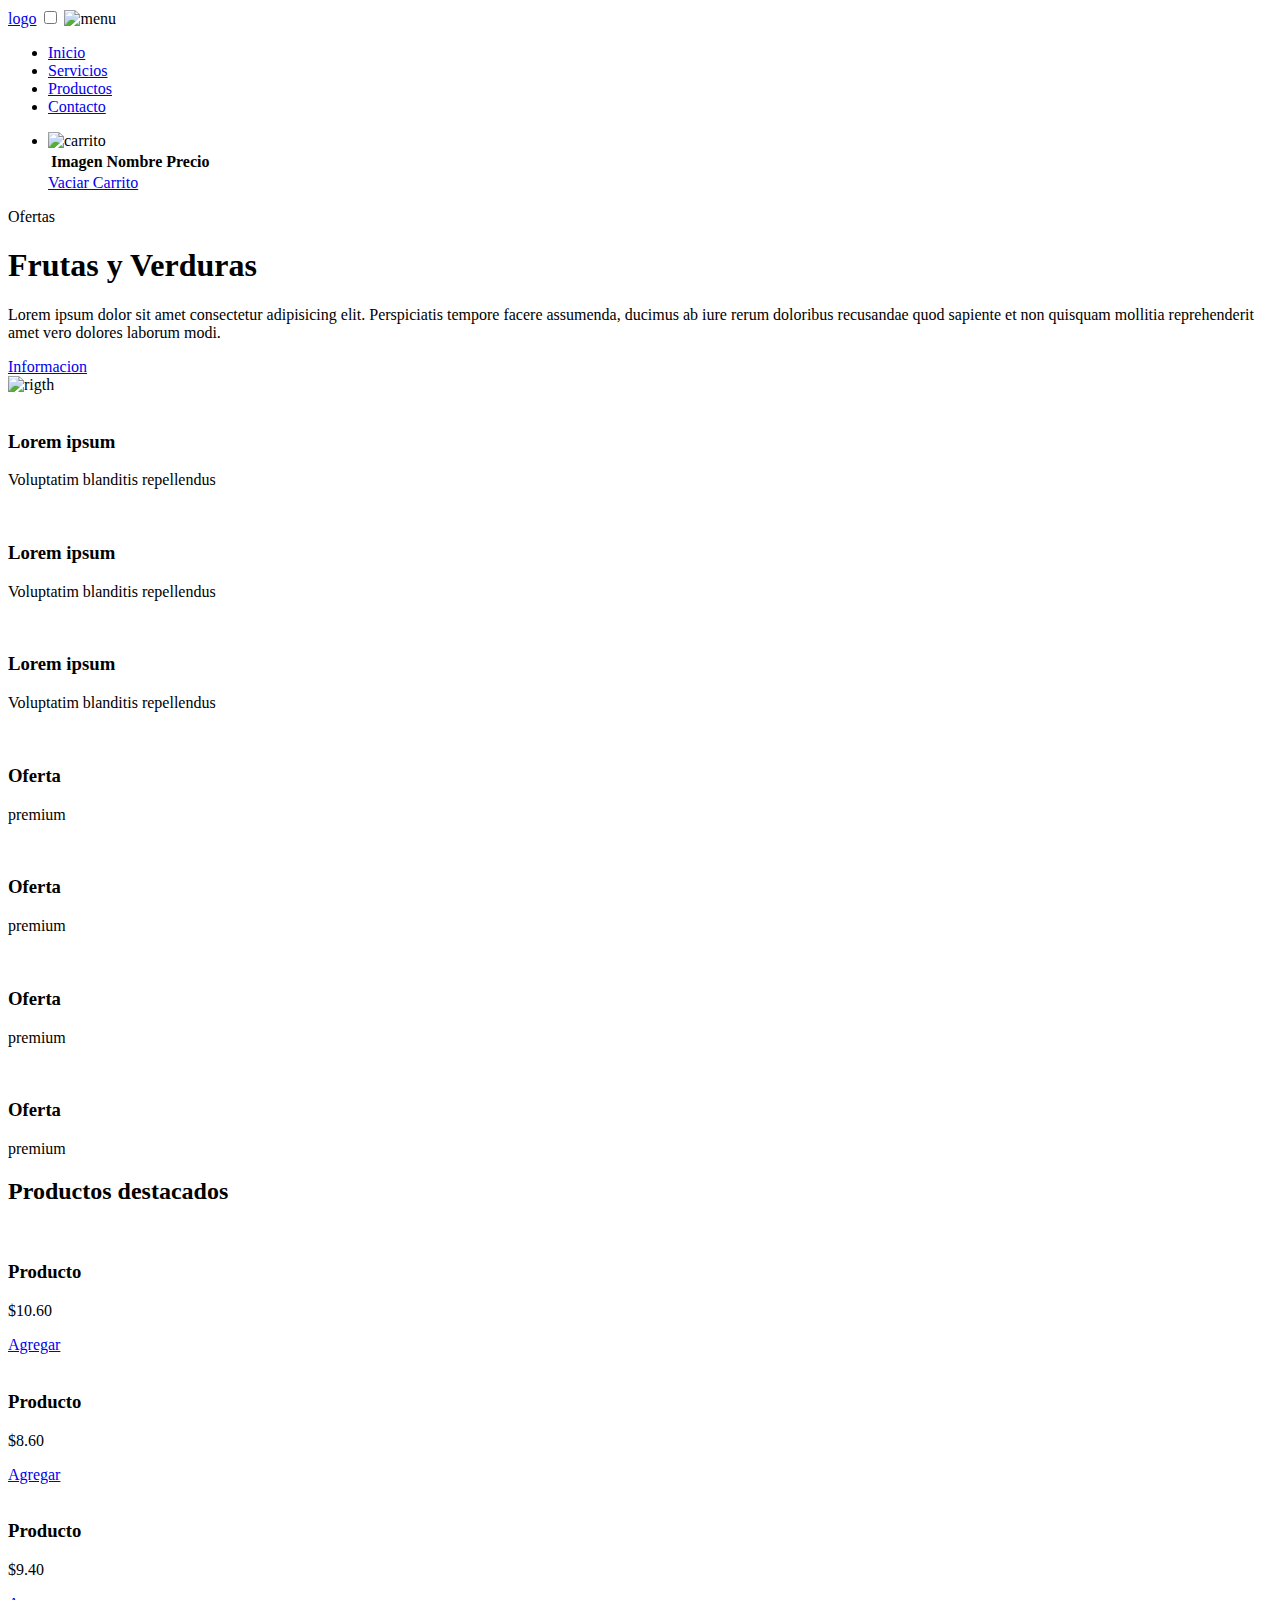
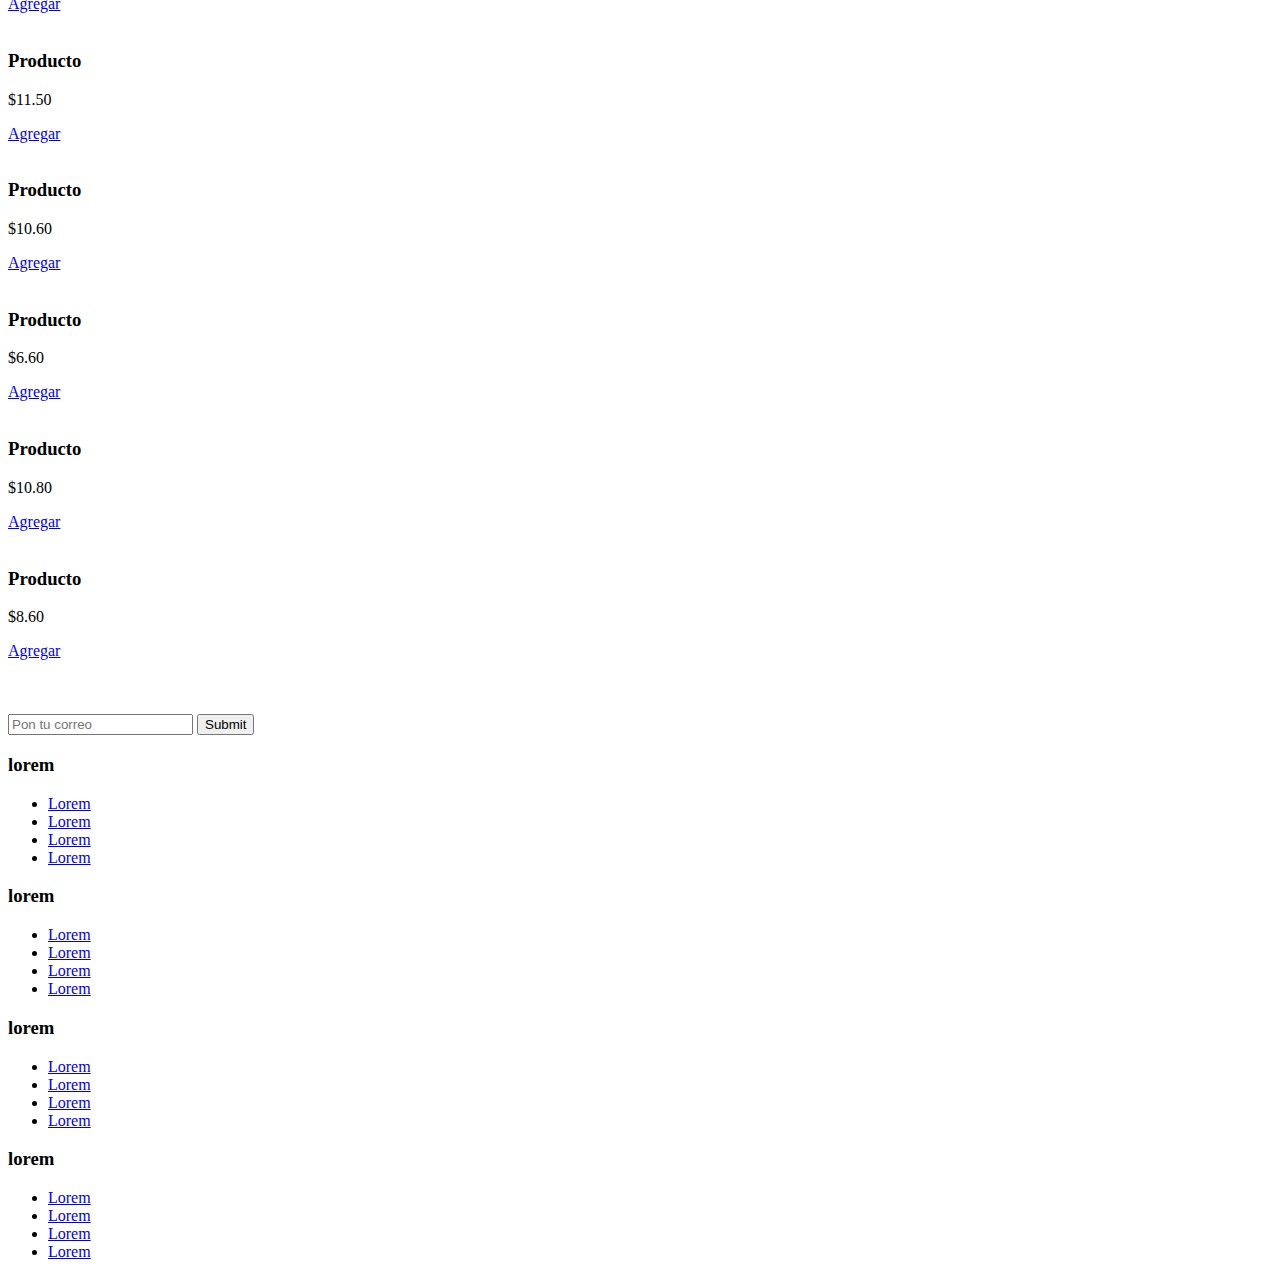
==== index.html @ 69db7a67 "Create index.html" ====
<!DOCTYPE html>
<html lang="en">
<head>
    <meta charset="UTF-8">
    <meta name="viewport" content="width=device-width, initial-scale=1.0">
    <title>SuperMarket</title>
    <link rel="stylesheet" href="style.css">
</head>
<body>
    <header class="header">
  <div class="menu container">
    <a href="#" class="logo">logo</a> 
       <input type="checkbox" id="menu"/>
    <label for="menu">
    <img src="img/menu.png" class="menu-icono" alt="menu">
    </label>
    <nav class="navbar">
    <ul>
    <li><a href="#">Inicio</a></li>
    <li><a href="#">Servicios</a></li>
    <li><a href="#">Productos</a></li>
    <li><a href="#">Contacto</a></li>
    </ul>
    </nav>
    <div>
    <ul>
        <li class="submenu">
         <img src="img/car.svg" class="img-carrito" alt="carrito">
    <div id="carrito">
    <table id="lista-carrito">
    <thead>
    <tr>
        <th>Imagen</th>
    <th>Nombre</th>
    <th>Precio</th>
    <th></th>
    </tr>

    </thead>
    <tbody></tbody>
</table>

<a href="#" id="vaciar-carrito" class="btn-2">Vaciar Carrito</a>
    </div>
</li>
    </ul>
</div>

    </div>

<div class="header-content container">
<div class="header-txt">
    <span>Ofertas</span>
    <h1>Frutas y Verduras</h1>
    <p>Lorem ipsum dolor sit amet consectetur 
        adipisicing elit. Perspiciatis tempore 
        facere assumenda, ducimus ab iure rerum 
        doloribus recusandae quod sapiente et
        non quisquam mollitia reprehenderit amet 
        vero dolores laborum modi.
    </p>
<a href="#" class="btn-1">Informacion</a>

</div>


<div class="header-img">
    <img src="img/rigth.png" alt="rigth">
</div>
    </div>
    </header>


    <section class="information container">
<div class="information-content">
    <div class="information-1">
        <img src="img/i1.svg" alt="">
        <h3>Lorem ipsum</h3>
        <p>Voluptatim blanditis repellendus</p>
    </div>
    <div class="information-1">
        <img src="img/i2.svg" alt="">
        <h3>Lorem ipsum</h3>
        <p>Voluptatim blanditis repellendus</p>
    </div>
    <div class="information-1">
        <img src="img/i3.svg" alt="">
        <h3>Lorem ipsum</h3>
        <p>Voluptatim blanditis repellendus</p>
    </div>
 
</div>

    </section>

    <section class="oferts container">
<div class="ofert-1">
    <img src="img/f1.png" alt="">
    <h3>Oferta</h3>
    <p>premium</p>
</div>
<div class="ofert-1">
    <img src="img/f2.png" alt="">
    <h3>Oferta</h3>
    <p>premium</p>
</div>
<div class="ofert-1">
    <img src="img/f3.png" alt="">
    <h3>Oferta</h3>
    <p>premium</p>
</div>

<div class="ofert-1">
    <img src="img/f4.png" alt="">
    <h3>Oferta</h3>
    <p>premium</p>
</div>
    </section>

<main class="products container" id="lista-1">
<h2>Productos destacados</h2>
<div class="product-content">  
<div class="product">
    <img src="img/pr1.png" alt="">
    <div class="product-txt">
        <h3>Producto</h3>
        <p class="precio"> $10.60</p>
        <a href="#" class="agregar-carrito btn-2" data-id="1"> Agregar</a>
    </div>
</div>
<div class="product">
    <img src="img/pr2.png" alt="">
    <div class="product-txt">
        <h3>Producto</h3>
        <p class="precio"> $8.60</p>
        <a href="#" class="agregar-carrito btn-2" data-id="2"> Agregar</a>
    </div>
</div>
<div class="product">
    <img src="img/pr3.png" alt="">
    <div class="product-txt">
        <h3>Producto</h3>
        <p class="precio"> $9.40</p>
        <a href="#" class="agregar-carrito btn-2" data-id="3"> Agregar</a>
    </div>
</div>
<div class="product">
    <img src="img/pr4.png" alt="">
    <div class="product-txt">
        <h3>Producto</h3>
        <p class="precio"> $11.50</p>
        <a href="#" class="agregar-carrito btn-2" data-id="4"> Agregar</a>
    </div>
</div>
<div class="product">
    <img src="img/pr5.png" alt="">
    <div class="product-txt">
        <h3>Producto</h3>
        <p class="precio"> $10.60</p>
        <a href="#" class="agregar-carrito btn-2" data-id="5"> Agregar</a>
    </div>
</div>

<div class="product">
    <img src="img/pr6.png" alt="">
    <div class="product-txt">
        <h3>Producto</h3>
        <p class="precio"> $6.60</p>
        <a href="#" class="agregar-carrito btn-2" data-id="6"> Agregar</a>
    </div>    
</div>


<div class="product">
    <img src="img/pr7.png" alt="">
    <div class="product-txt">
        <h3>Producto</h3>
        <p class="precio"> $10.80</p>
        <a href="#" class="agregar-carrito btn-2" data-id="7"> Agregar</a>
    </div>
</div>
<div class="product">
    <img src="img/pr8.png" alt="">
    <div class="product-txt">
        <h3>Producto</h3>
        <p class="precio"> $8.60</p>
        <a href="#" class="agregar-carrito btn-2" data-id="8"> Agregar</a>
    </div>
</div>


</div>

</main>
<section class="service">
    <div class="service-1">
        <img class="store" src="img/1.png" alt="">
    </div>
    <div class="service-2">
        <img class="store" src="img/2.png" alt="">
    </div>
    <div class="service-3">
        <img class="store" src="img/3.png" alt="">
    </div>

</section>
<section class="contact container">
    <form id="contact-form">
        <input type="email" id="email" placeholder="Pon tu correo">
        <input type="submit" class="btn-3">
    </form>
    <div id="welcome-message"></div>
</section>


<footer class="footer">
    <div class="footer-content container">
        <div class="link">
            <h3>lorem</h3>
            <ul>
                <li><a href="#">Lorem</a></li>
                <li><a href="#">Lorem</a></li>
                <li><a href="#">Lorem</a></li>
                <li><a href="#">Lorem</a></li>
            </ul>
        </div>
        <div class="link">
            <h3>lorem</h3>
            <ul>
                <li><a href="#">Lorem</a></li>
                <li><a href="#">Lorem</a></li>
                <li><a href="#">Lorem</a></li>
                <li><a href="#">Lorem</a></li>
            </ul>
        </div>
        <div class="link">
            <h3>lorem</h3>
            <ul>
                <li><a href="#">Lorem</a></li>
                <li><a href="#">Lorem</a></li>
                <li><a href="#">Lorem</a></li>
                <li><a href="#">Lorem</a></li>
            </ul>
        </div>
        <div class="link">
            <h3>lorem</h3>
            <ul>
                <li><a href="#">Lorem</a></li>
                <li><a href="#">Lorem</a></li>
                <li><a href="#">Lorem</a></li>
                <li><a href="#">Lorem</a></li>
            </ul>
        </div>
    </div>

</footer>
<script src="script.js"></script>

</body>
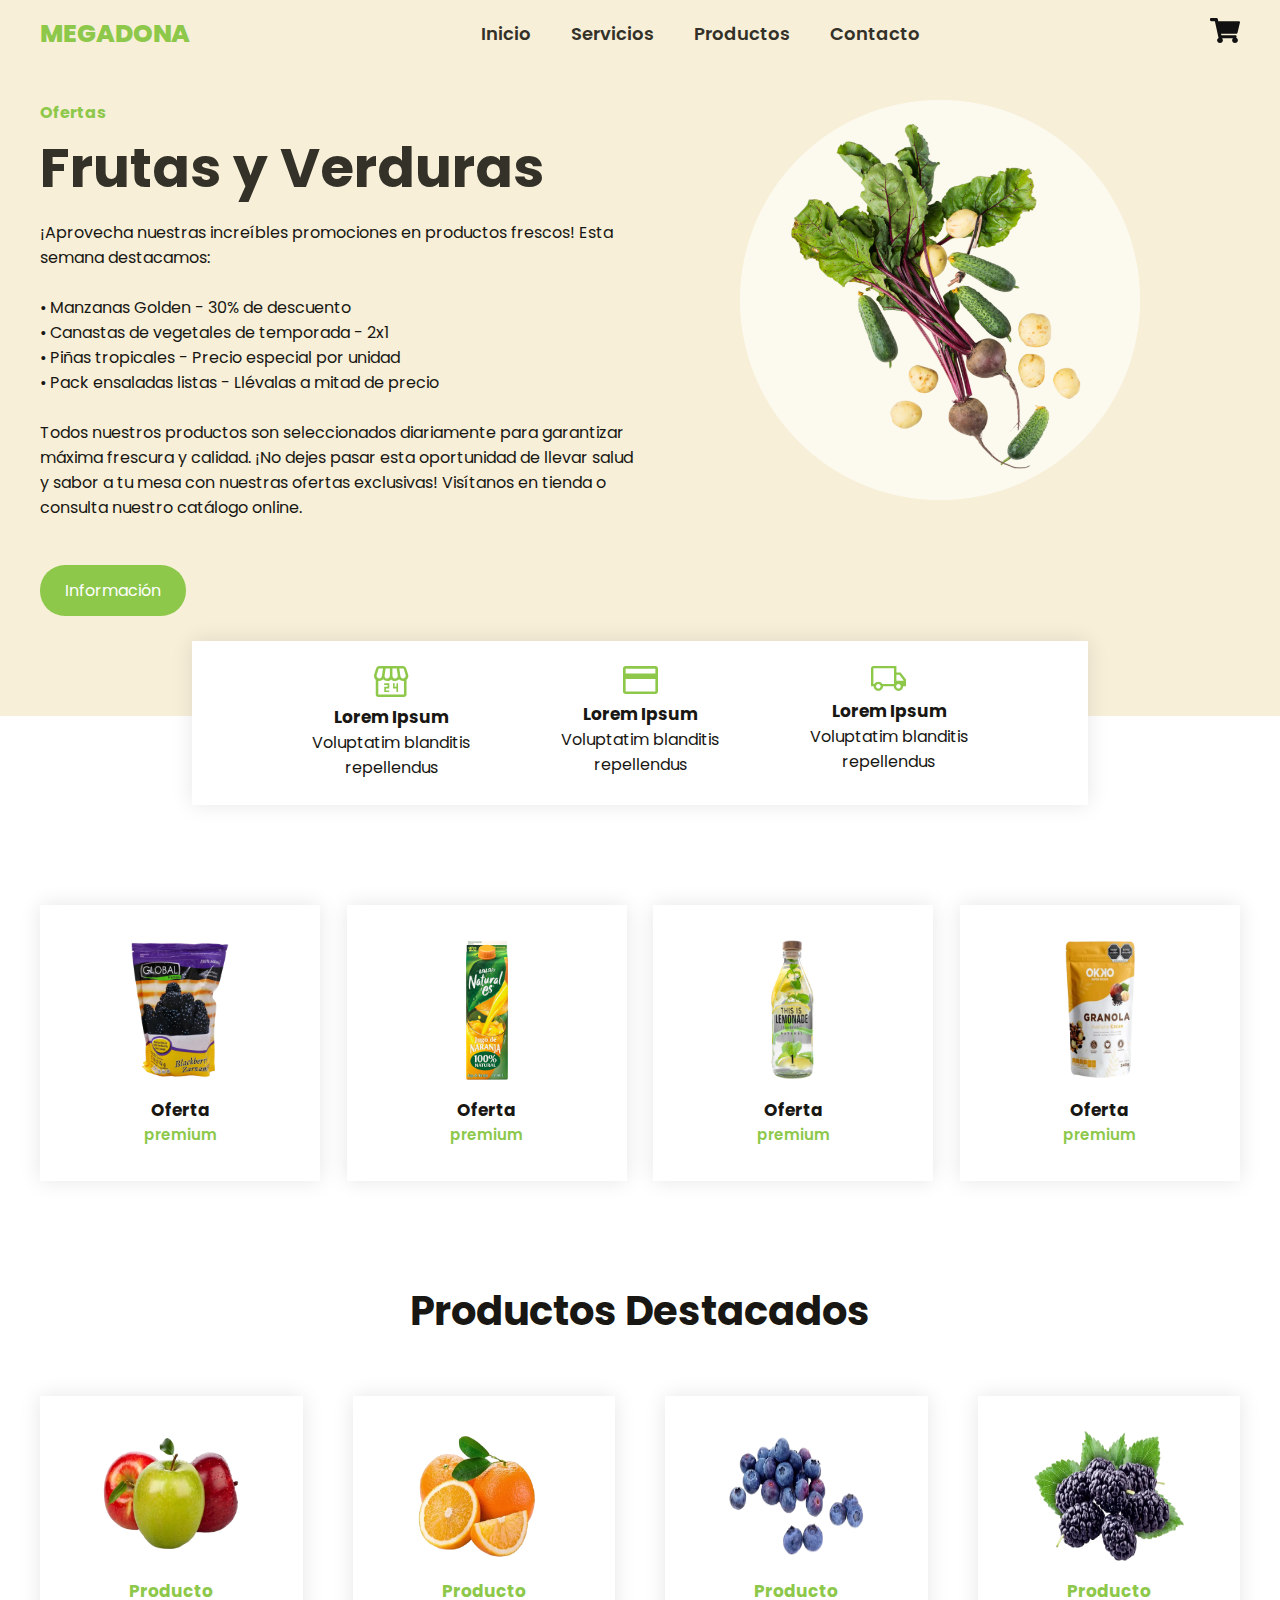
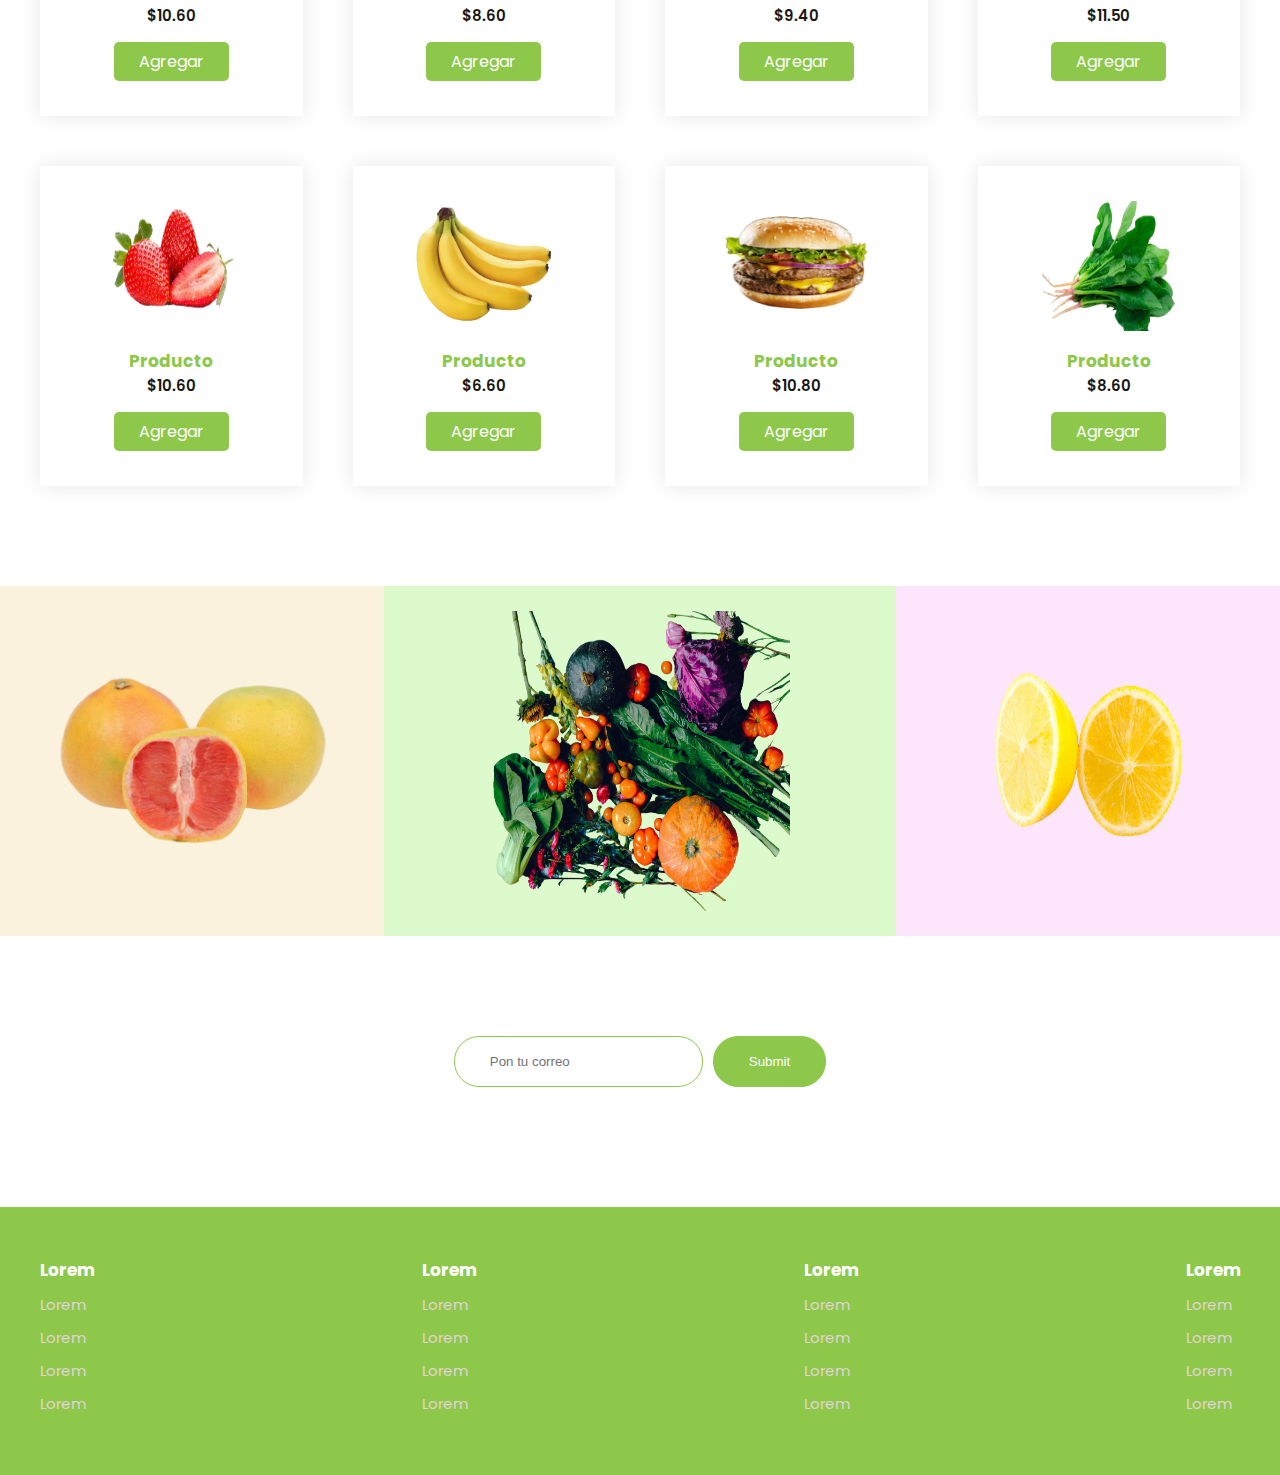
==== commit c23fce43: "Update index.html" ====
--- a/index.html
+++ b/index.html
@@ -9,7 +9,7 @@
 <body>
     <header class="header">
   <div class="menu container">
-    <a href="#" class="logo">logo</a> 
+    <a href="#" class="logo">MegaDona</a> 
        <input type="checkbox" id="menu"/>
     <label for="menu">
     <img src="img/menu.png" class="menu-icono" alt="menu">
@@ -52,14 +52,8 @@
 <div class="header-txt">
     <span>Ofertas</span>
     <h1>Frutas y Verduras</h1>
-    <p>Lorem ipsum dolor sit amet consectetur 
-        adipisicing elit. Perspiciatis tempore 
-        facere assumenda, ducimus ab iure rerum 
-        doloribus recusandae quod sapiente et
-        non quisquam mollitia reprehenderit amet 
-        vero dolores laborum modi.
-    </p>
-<a href="#" class="btn-1">Informacion</a>
+    <p>¡Aprovecha nuestras increíbles promociones en productos frescos! Esta semana destacamos: <br><br> • Manzanas Golden - 30% de descuento<br> • Canastas de vegetales de temporada - 2x1<br> • Piñas tropicales - Precio especial por unidad<br> • Pack ensaladas listas - Llévalas a mitad de precio<br><br> Todos nuestros productos son seleccionados diariamente para garantizar máxima frescura y calidad. ¡No dejes pasar esta oportunidad de llevar salud y sabor a tu mesa con nuestras ofertas exclusivas! Visítanos en tienda o consulta nuestro catálogo online.</p>
+<a href="#" class="btn-1">Información</a>
 
 </div>
 
--- a/style.css
+++ b/style.css
@@ -0,0 +1,466 @@
+@import url('https://fonts.googleapis.com/css2?family=Poppins&display=swap');
+*{
+margin: 0;
+padding: 0;
+box-sizing: border-box;
+text-decoration: none;
+list-style: none;
+}
+
+body{
+
+    font-family: "Poppins", sans-serif;
+}
+img{
+    max-width: 100%;
+}
+.container{
+    max-width: 1200px;
+    margin: 0 auto;
+
+}
+.header{
+    background-color: #F7EFD8;
+    display: flex;
+ align-items: center;
+ min-height: 70vh;
+ padding: 100px 0;
+
+}
+.menu{
+    position: absolute;
+    top: 0;
+    left: 0;
+    right: 0;
+    display: flex;
+    align-items: center;
+    justify-content:space-between;
+}
+.logo{
+    color:#8DC84B;
+    font-size: 25px;
+    font-weight: 800;
+    text-transform: uppercase;
+}
+
+.menu .navbar ul li{
+    position: relative;
+    float: left;
+
+}
+.menu .navbar ul li a{
+    font-size: 18px;
+    padding: 20px;
+    color: #333128;
+    display: block;
+    font-weight: 600;
+}
+.menu .navbar ul li a:hover{
+  
+    color: #8DC84B;
+   
+}
+#menu{
+    display: none;
+}
+.menu-icono{
+    width: 25px;
+}
+.menu label{
+    cursor: pointer;
+    display: none;
+}
+.submenu{
+    position: relative;
+}
+.submenu #carrito{
+    display: none;
+}
+.submenu:hover #carrito{
+    display: block;
+    position: absolute;
+    right: 0;
+    backdrop-filter: blur(10px);
+    top: 100%;
+    z-index: 1;
+    background-color: #4E4B5076;
+    padding: 20px;
+    min-width: 400px;
+}
+table{
+    width: 100%;
+}
+th, td{
+    color: #ffffff;
+
+}
+.borrar{
+    background-color: #8DC84B;
+    border-radius: 50%;
+    padding: 5px 10px;
+    color:#ffffff;
+    font-weight: 800;
+    cursor: pointer;
+}
+.header-content{
+    display: flex;
+}
+.header-txt{
+    flex-basis: 50%;
+}
+.header-txt span{
+    font-size:  16px;
+    color: #8DC84B;
+    font-weight: 700;
+    margin-bottom: 15px;
+    display: block;
+}
+.header-txt h1{
+ font-size: 55px;
+ line-height: 1;
+ color: #333128;
+ margin-bottom: 25px;   
+}
+p{
+    font-size:16px ;
+    color: #181713;
+    margin-bottom: 45px;
+}
+.btn-1{
+    display: inline-block;
+    padding: 13px 25px;
+    color:#ffffff;
+    border-radius: 25px;
+    background-color: #8DC84B;
+    text-transform: capitalize;
+}
+.btn-1:hover{
+    color:#040404;
+   
+    background-color: #ffffff;
+}
+.header-img{
+    flex-basis: 50%;
+    text-align: center;
+}
+.header-img img{
+    width: 400px;
+}
+.information{
+    width: 70%;
+    box-shadow: 0 0 20px rgba(0, 0,0, 0.1);
+    padding: 25px 75px;
+    margin-top: -75px;
+    background-color: #ffffff;
+}
+.information-content{
+    text-align: center;
+    display: flex;
+    justify-content: space-between;
+}
+.information-1 img{
+width: 35px;
+}
+h3{
+    font-size: 17px;
+    color: #181713;
+    text-transform: capitalize;
+
+}
+.information-1 p{
+     margin-bottom: 0;
+}
+.oferts{
+    padding:100px 0 ;
+    display: flex;
+    justify-content: space-between;
+
+}
+.ofert-1{
+    text-align: center;
+    flex-basis: calc(25% - 20px);
+    box-shadow: 0 0 20px rgba(0, 0,0, 0.1);
+    padding: 35px;   
+}
+.ofert-1 img{
+    width: 140px;
+    margin-bottom: 10px;   
+}
+.ofert-1 p{
+ font-size:  15px;
+ margin: 0;
+ font-weight: 600;
+ color: #8DC84B;
+}
+
+.products{
+    padding: 0 0 100px 0;
+    text-align: center;
+}
+.products h2{
+    font-size: 40px;
+    color: #181713;
+    text-transform:  capitalize;
+    margin-bottom: 55px;
+}
+.product-content{
+    display: grid;
+    grid-template-columns: repeat(4,1fr);
+    gap: 50px;
+}
+.product{
+    text-align: center;
+    box-shadow: 0 0 20px rgba(0, 0,0, 0.1);
+    padding: 35px;
+}
+.product img{
+    width: 150px;
+    height: 130px;
+    margin-bottom: 10px;
+}
+.product h3{
+    color: #8DC84B;
+}
+.product p{
+    font-size: 15px;
+    margin: 0;
+    color:#181713;
+    font-weight: 600;
+}
+.btn-2{
+    display: inline-block;
+    margin-top: 15px;
+    padding: 7px 25px;
+    border-radius: 5px;
+    color: #ffffff;
+    background-color: #8DC84B;
+}
+.btn-2:hover{
+    color:#040404;
+   
+    background-color: #ffffff;
+}
+.service{
+    padding-bottom:  100px;
+    display: flex;
+    justify-content: space-between;
+
+}
+.service-1{
+    flex-basis: 30%;
+    padding: 25px;
+    background-color: #FAF2DD;
+    display: flex;
+    justify-content: center;
+    align-items: center;
+}
+.store{
+width: 300px;
+height: 300px;
+}
+.service-2{
+    flex-basis: 40%;
+    padding: 25px;
+    background-color: #DDFACC;
+    display: flex;
+    justify-content: center;
+    align-items: center;
+}
+.service-3{
+    flex-basis: 30%;
+    padding: 25px;
+    background-color: #FDE5FB;
+    display: flex;
+    justify-content: center;
+    align-items: center;
+}
+.contact{
+    padding-bottom: 100px;
+    display: flex;
+
+    justify-content: center;
+    flex-direction: column;
+    align-items: center;
+}
+form{
+    display: flex;
+}
+#contact-form {
+    margin-bottom: 20px; 
+}
+#welcome-message {
+    display: none;
+    margin-top: 20px;
+    font-size: 24px;
+    color: #8DC84B;
+    text-align: center;
+    animation: fadeIn 1s ease-in-out;
+}
+
+
+input{
+    padding: 17px 35px;
+    border-radius: 25px;
+    border: 1px solid #8DC84B;
+    outline: none;
+}
+.btn-3{
+    margin-left: 10px;
+    color: #ffffff;
+    background-color: #8DC84B;
+
+}
+.btn-3:hover{
+    color:#040404;
+   
+    background-color: #ffffff;
+}
+.footer{
+    padding: 50px 0;
+    background-color: #8DC84B;
+}
+.footer-content{
+    display: flex;
+    justify-content: space-between;
+
+}
+.link h3{
+    color: #ffffff;
+    font-size: 17px;
+    margin-bottom: 10px;
+}
+.link a{
+    color: #e2d4d4;
+    font-size: 15px;
+    display: block;
+    margin-bottom: 10px;
+}
+.link a:hover{
+    color:#ffffff;
+    
+}
+.services {
+    display: flex;
+    justify-content: space-around;
+    margin: 50px 0;
+}
+
+.service-card {
+    width: 200px;
+    height: 300px;
+    perspective: 1000px;
+}
+
+.card-inner {
+    position: relative;
+    width: 100%;
+    height: 100%;
+    text-align: center;
+    transition: transform 0.6s;
+    transform-style: preserve-3d;
+}
+
+.service-card:hover .card-inner {
+    transform: rotateY(180deg);
+}
+
+.card-front, .card-back {
+    position: absolute;
+    width: 100%;
+    height: 100%;
+    backface-visibility: hidden;
+}
+
+.card-front {
+    background-color: #fff;
+    color: black;
+}
+
+.card-back {
+    background-color: #2980b9;
+    color: white;
+    transform: rotateY(180deg);
+    display: flex;
+    justify-content: center;
+    align-items: center;
+    flex-direction: column;
+}
+
+@media (max-width: 991px) {
+.menu {
+padding: 30px;
+}
+.menu label {
+display:  initial;
+}
+.menu .navbar {
+position: absolute;
+top: 100%;
+left: 0;
+right: 0;
+background-color:#303030;
+display: none;
+}
+
+.menu .navbar ul li {
+width: 100%;
+}
+.menu .navbar ul li a{
+color: #ffffff;
+}
+.logo{
+    display: none;
+}
+#menu:checked ~ .navbar{
+    display: initial;
+}
+.submenu:hover #carrito{
+    min-width: 340px;
+}
+.header{
+    min-height: 0vh;
+    padding: 100px 30px;
+}
+.header-content{
+    flex-direction: column;
+    text-align: center;
+}
+.header-txt{
+    margin-bottom: 20px;
+    }
+    
+.header-img img{
+width: 300px;
+}
+.information{
+    display: none;
+}
+
+.oferts{
+    padding: 30px;
+    flex-direction: column;
+}
+.ofert-1{
+    margin-bottom: 25px;
+}
+
+.products{
+    padding: 30px;
+
+}
+.product-content{
+    grid-template-columns: repeat(1,1fr);
+}
+.service{
+    flex-direction: column;
+}
+.footer{
+    padding: 30px;
+}
+.footer-content{
+    flex-direction: column;
+    text-align: center;
+}
+
+
+}
